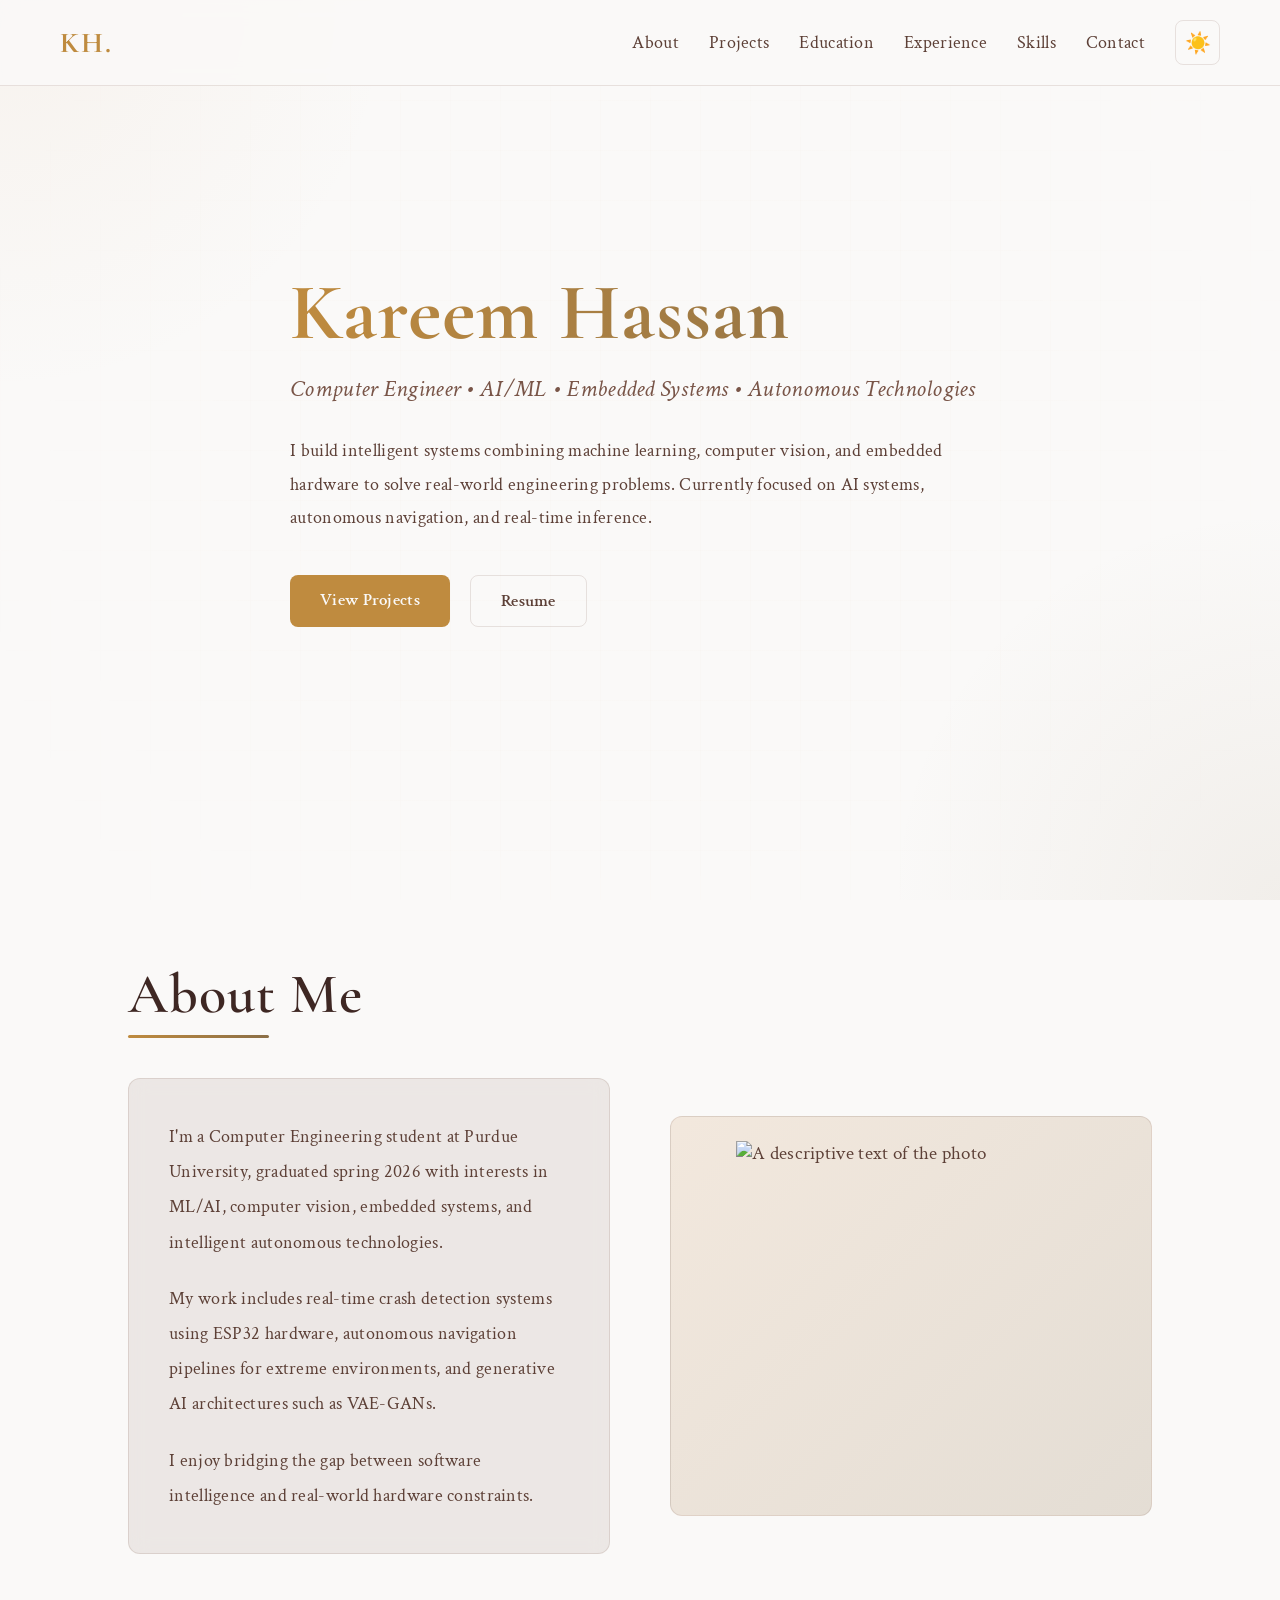
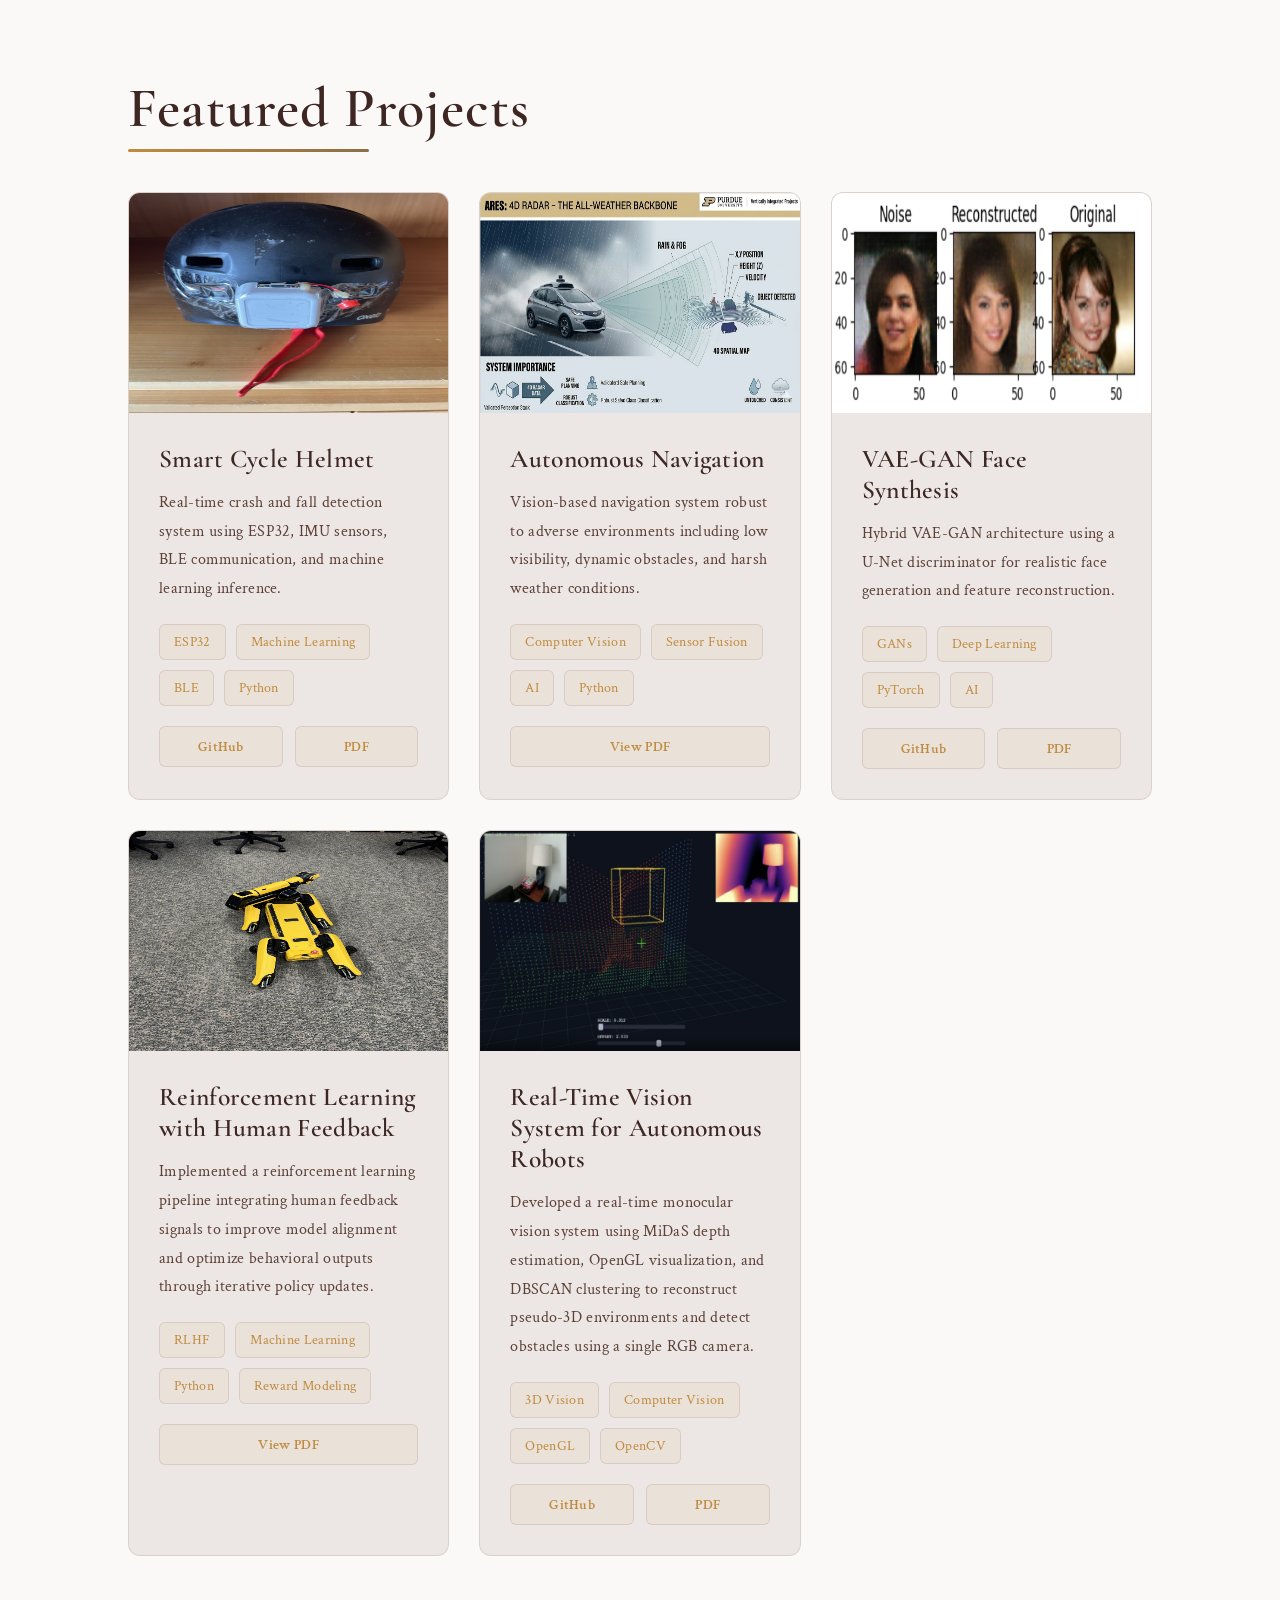
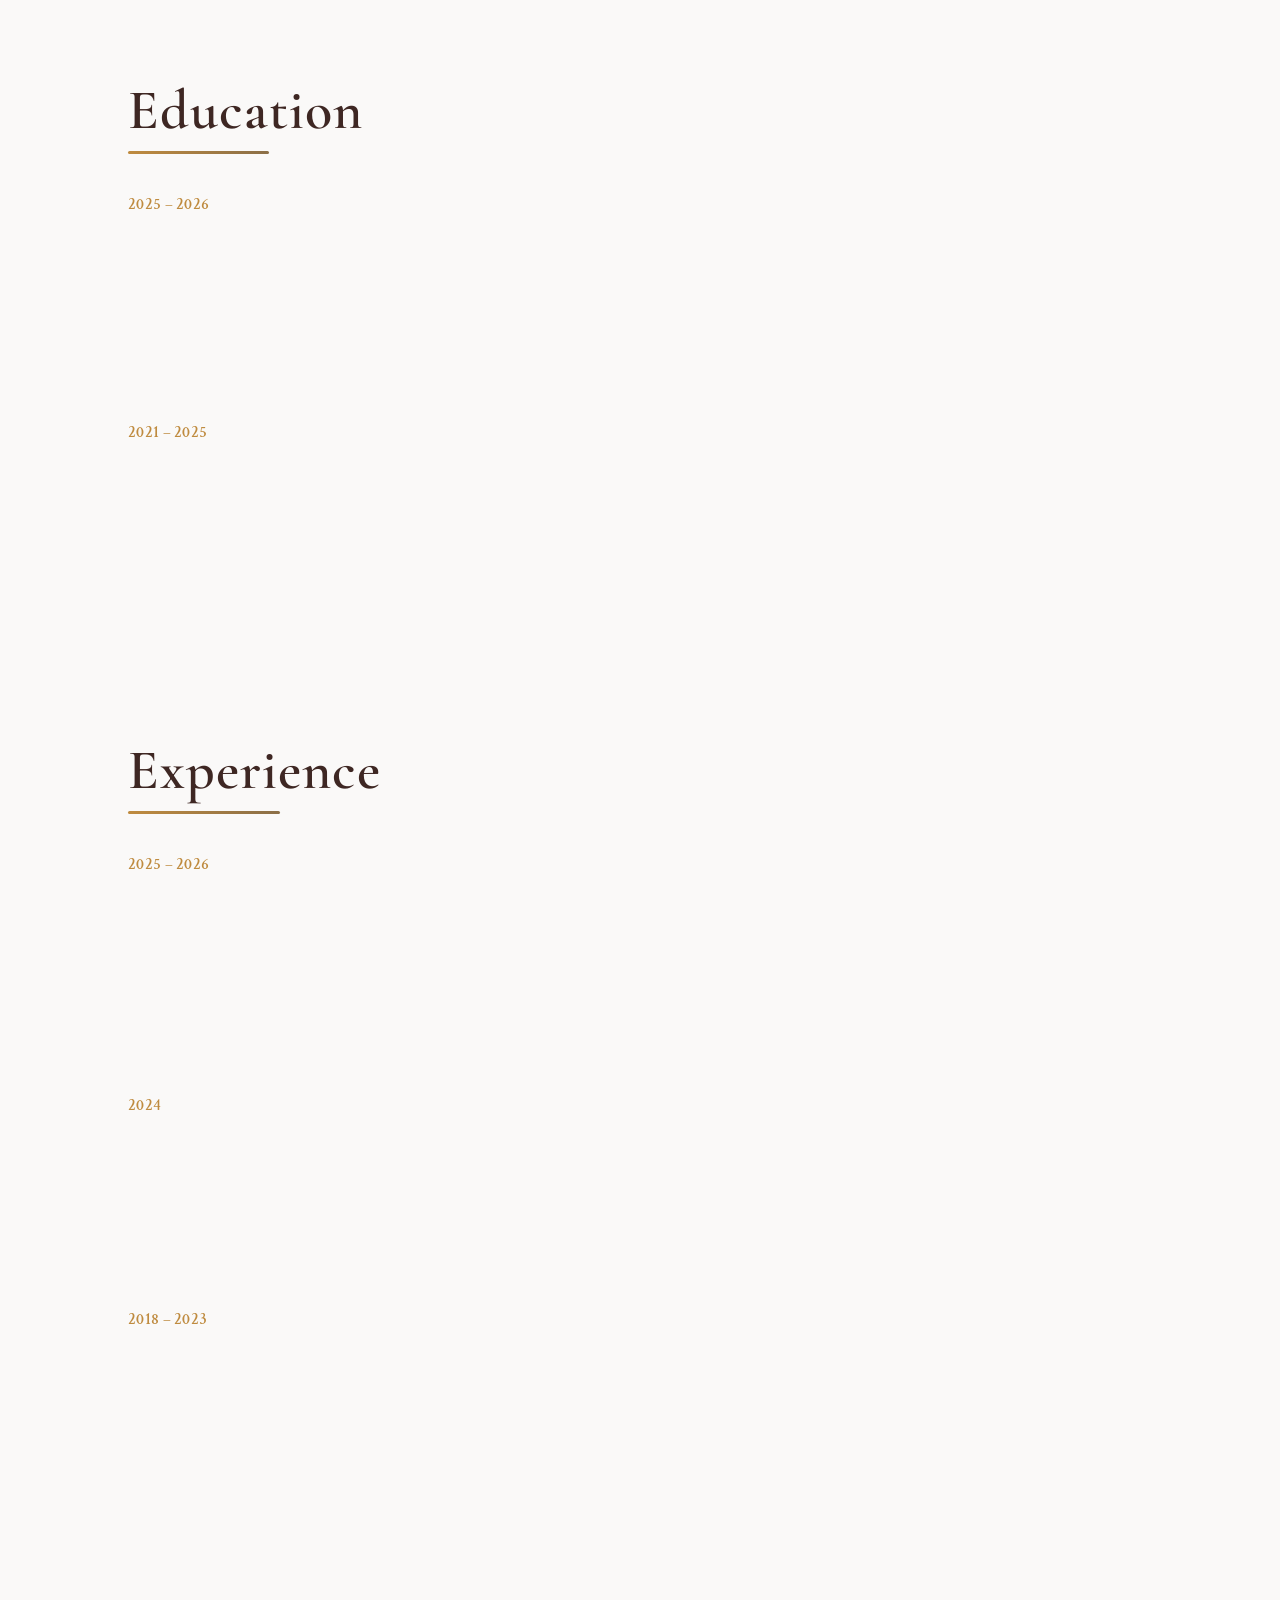
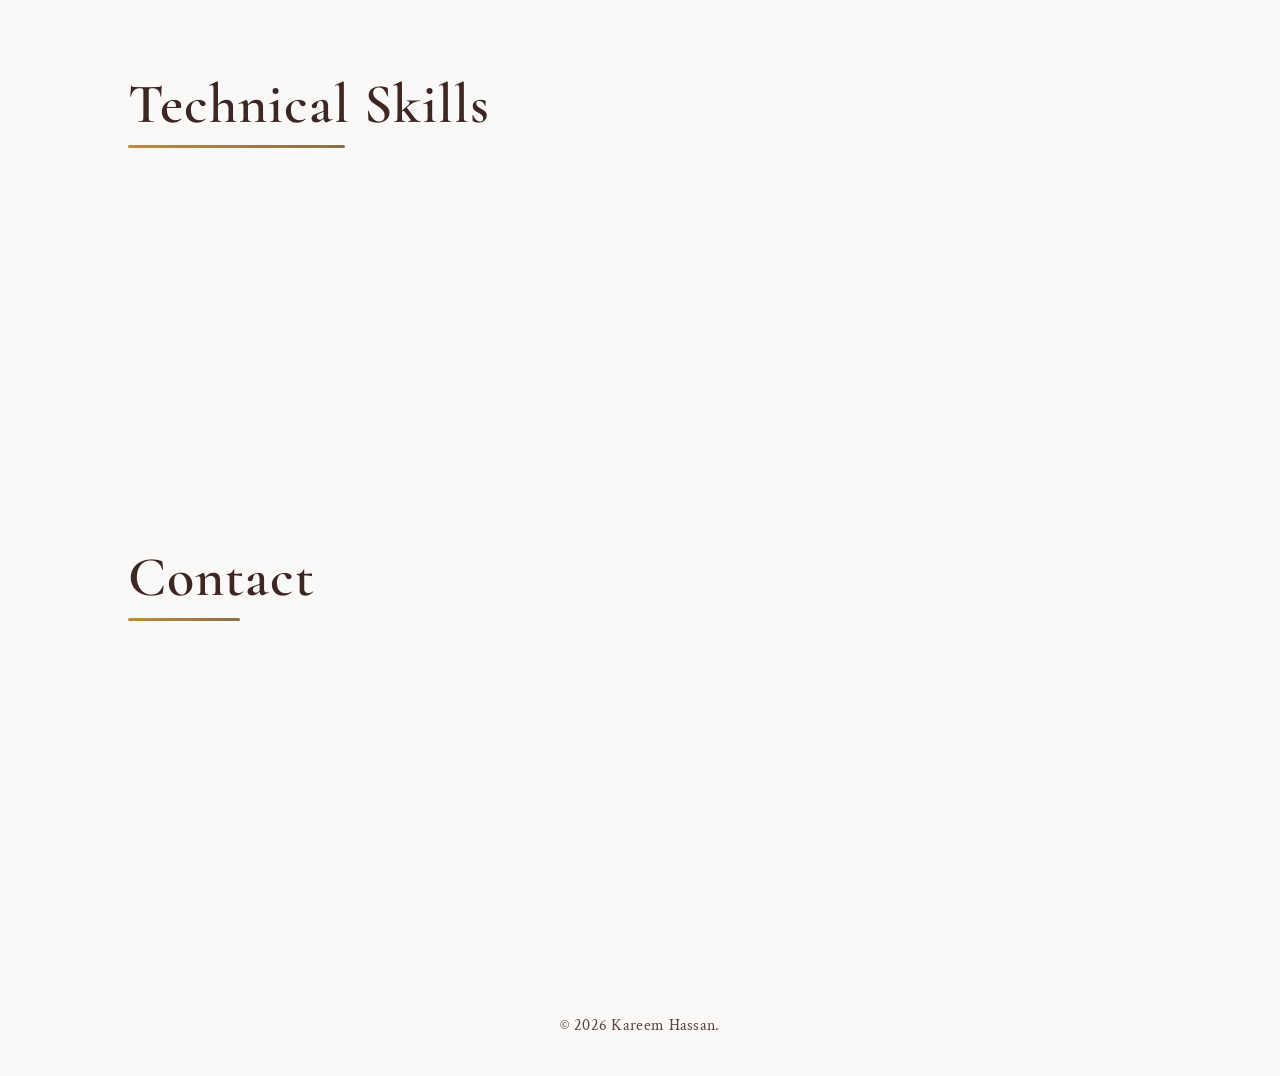
==== Kareem.html @ 34e9e5d1 "Initial portfolio commit" ====
<!DOCTYPE html>
<html lang="en">
<head>
  <meta charset="UTF-8" />
  <meta name="viewport" content="width=device-width, initial-scale=1.0"/>
  <title>Kareem Hassan | Portfolio</title>

  <!-- Fonts -->
  <link rel="preconnect" href="https://fonts.googleapis.com">
  <link rel="preconnect" href="https://fonts.gstatic.com" crossorigin>
  <link href="https://fonts.googleapis.com/css2?family=Cormorant+Garamond:wght@300;400;500;600;700&family=Crimson+Text:ital@0;1&family=Inter:wght@300;400;500;600;700&display=swap" rel="stylesheet">

  <style>
    :root {
      --bg-primary: #2c1810;
      --bg-secondary: rgba(44,24,16,0.7);
      --text-primary: #f5ede0;
      --text-secondary: #d4c4b0;
      --text-muted: #b8a89a;
      --accent: #d4a574;
      --accent-secondary: #8b6f47;
      --card-bg: rgba(121,84,72,0.25);
      --border-color: rgba(212,165,116,0.2);
      --gradient-1: #d4a574;
      --gradient-2: #8b6f47;
    }

    html[data-theme="light"] {
      --bg-primary: #faf9f8;
      --bg-secondary: rgba(250,249,248,0.9);
      --text-primary: #3e2723;
      --text-secondary: #5d4037;
      --text-muted: #795548;
      --accent: #bf8b3f;
      --accent-secondary: #8b6f47;
      --card-bg: rgba(215,204,200,0.4);
      --border-color: rgba(121,84,72,0.15);
      --gradient-1: #d4a574;
      --gradient-2: #8b6f47;
    }

    *{
      margin:0;
      padding:0;
      box-sizing:border-box;
      scroll-behavior:smooth;
    }

    body{
      font-family: 'Crimson Text', 'Cormorant Garamond', serif;
      background: var(--bg-primary);
      color: var(--text-primary);
      overflow-x:hidden;
      transition: background 0.3s ease, color 0.3s ease;
      letter-spacing: 0.3px;
    }

    /* BACKGROUND */

    .background{
      position:fixed;
      width:100%;
      height:100vh;
      top:0;
      left:0;
      z-index:-1;
      background:
      radial-gradient(circle at top left, rgba(212,165,116,0.08), transparent 25%),
      radial-gradient(circle at bottom right, rgba(139,111,71,0.08), transparent 25%),
      var(--bg-primary);
      transition: background 0.3s ease;
    }

    .grid{
      position:absolute;
      width:100%;
      height:100%;
      background-image:
      linear-gradient(rgba(212,165,116,0.02) 1px, transparent 1px),
      linear-gradient(90deg, rgba(212,165,116,0.02) 1px, transparent 1px);
      background-size:50px 50px;
      mask-image: radial-gradient(circle at center, black 40%, transparent 90%);
    }

    /* NAVBAR */

    nav{
      width:100%;
      position:fixed;
      top:0;
      z-index:100;
      backdrop-filter:blur(10px);
      background: var(--bg-secondary);
      border-bottom:1px solid var(--border-color);
      transition: background 0.3s ease, border-color 0.3s ease;
    }

    .nav-container{
      max-width:1200px;
      margin:auto;
      display:flex;
      justify-content:space-between;
      align-items:center;
      padding:20px;
    }

    .logo{
      font-size:1.8rem;
      font-weight:700;
      letter-spacing:2px;
      font-family: 'Cormorant Garamond', serif;
      color: var(--accent);
    }

    .nav-content{
      display:flex;
      align-items:center;
      gap:30px;
    }

    .nav-links{
      display:flex;
      gap:30px;
    }

    .nav-links a{
      text-decoration:none;
      color: var(--text-secondary);
      transition:0.3s;
      font-size:1.1rem;
      font-family: 'Crimson Text', serif;
    }

    .nav-links a:hover{
      color: var(--accent);
    }

    .theme-toggle {
      background: transparent;
      border: 1px solid var(--border-color);
      color: var(--text-secondary);
      width: 45px;
      height: 45px;
      border-radius: 8px;
      cursor: pointer;
      display: flex;
      align-items: center;
      justify-content: center;
      font-size: 1.3rem;
      transition: all 0.3s ease;
    }

    .theme-toggle:hover {
      border-color: var(--accent);
      color: var(--accent);
    }

    /* HERO */

    .hero{
      min-height:100vh;
      display:flex;
      align-items:center;
      justify-content:center;
      padding:0 10%;
    }

    .hero-content{
      max-width:900px;
    }

    .hero h1{
      font-size:5rem;
      line-height:1;
      margin-bottom:20px;
      background:linear-gradient(to right, var(--accent), var(--accent-secondary));
      -webkit-background-clip:text;
      -webkit-text-fill-color:transparent;
      background-clip: text;
      font-family: 'Cormorant Garamond', serif;
      font-weight: 700;
      letter-spacing: 1px;
    }

    .hero h2{
      color: var(--text-muted);
      font-weight:400;
      margin-bottom:30px;
      font-size:1.5rem;
      font-family: 'Crimson Text', serif;
      font-style: italic;
    }

    .hero p{
      color: var(--text-secondary);
      line-height:1.9;
      max-width:700px;
      margin-bottom:40px;
      font-size: 1.1rem;
      font-family: 'Crimson Text', serif;
    }

    .hero-buttons{
      display:flex;
      gap:20px;
    }

    .btn{
      padding:14px 30px;
      border-radius:8px;
      border:none;
      cursor:pointer;
      text-decoration:none;
      transition:0.3s;
      font-weight:600;
      font-family: 'Crimson Text', serif;
      font-size: 1.05rem;
    }

    .primary{
      background: var(--accent);
      color: var(--bg-primary);
    }

    .primary:hover{
      transform:translateY(-3px);
      background: var(--accent-secondary);
    }

    .secondary{
      background:transparent;
      border:1px solid var(--border-color);
      color: var(--text-secondary);
    }

    .secondary:hover{
      background: rgba(212,165,116,0.05);
      border-color: var(--accent);
      color: var(--accent);
    }

    /* SECTION */

    section{
      padding:60px 10%;
    }

    .section-title{
      font-size:3.5rem;
      margin-bottom:50px;
      position:relative;
      display:inline-block;
      color: var(--text-primary);
      font-family: 'Cormorant Garamond', serif;
      font-weight: 600;
      letter-spacing: 1px;
    }

    .section-title::after{
      content:"";
      width:60%;
      height:3px;
      background: linear-gradient(to right, var(--accent), var(--accent-secondary));
      position:absolute;
      bottom:-10px;
      left:0;
      border-radius:10px;
    }

    /* ABOUT */

    .about{
      display:grid;
      grid-template-columns:1fr 1fr;
      gap:60px;
      align-items:center;
    }

    .about-card{
      background: var(--card-bg);
      padding:40px;
      border-radius:12px;
      border:1px solid var(--border-color);
      backdrop-filter:blur(10px);
      transition: all 0.3s ease;
    }

    .about-card p{
      line-height:2;
      color: var(--text-secondary);
      font-family: 'Crimson Text', serif;
      font-size: 1.1rem;
    }

    .profile-placeholder{
      width:100%;
      height:400px;
      border-radius:12px;
      background:linear-gradient(135deg, rgba(212,165,116,0.2), rgba(139,111,71,0.2));
      border:1px solid var(--border-color);
      display:flex;
      align-items:center;
      justify-content:center;
      color: var(--text-secondary);
      font-size:1.2rem;
    }

    /* PROJECTS */

    .projects-grid{
      display:grid;
      grid-template-columns:repeat(auto-fit,minmax(320px,1fr));
      gap:30px;
    }

    .project-card{
      background: var(--card-bg);
      border-radius:12px;
      overflow:hidden;
      transition:all 0.4s ease;
      border:1px solid var(--border-color);
      cursor: pointer;
      position: relative;
      display: flex;
      flex-direction: column;
    }

    .project-card:hover{
      transform:translateY(-10px);
      border-color: var(--accent);
      box-shadow:0 20px 50px rgba(212,165,116,0.08);
    }

    .project-image{
      height:220px;
      background:linear-gradient(135deg, rgba(212,165,116,0.2), rgba(139,111,71,0.2));
      display:flex;
      align-items:center;
      justify-content:center;
      color: var(--text-secondary);
      transition: all 0.3s ease;
      font-family: 'Crimson Text', serif;
      font-size: 1.15rem;
      position: relative;
      overflow: hidden;
    }

    .project-image::after{
      content: '🔗';
      position: absolute;
      font-size: 3rem;
      opacity: 0;
      transition: all 0.3s ease;
      transform: scale(0.8);
    }

    .project-card:hover .project-image{
      background: linear-gradient(135deg, rgba(212,165,116,0.4), rgba(139,111,71,0.4));
    }

    .project-card:hover .project-image::after{
      opacity: 1;
      transform: scale(1);
    }

    .project-content{
      padding:30px;
      flex: 1;
      display: flex;
      flex-direction: column;
    }

    .project-content h3{
      margin-bottom:15px;
      font-size:1.6rem;
      color: var(--text-primary);
      font-family: 'Cormorant Garamond', serif;
      font-weight: 600;
    }

    .project-content p{
      color: var(--text-secondary);
      line-height:1.8;
      margin-bottom:20px;
      font-family: 'Crimson Text', serif;
      font-size: 1rem;
    }

    .tags{
      display:flex;
      flex-wrap:wrap;
      gap:10px;
    }

    .tag{
      background: rgba(212,165,116,0.1);
      color: var(--accent);
      padding:8px 14px;
      border-radius:6px;
      font-size:0.85rem;
      border: 1px solid var(--border-color);
      font-family: 'Crimson Text', serif;
    }

    .project-links{
      display: flex;
      gap: 12px;
      margin-top: auto;
      margin-top: 20px;
    }

    .project-link-btn{
      flex: 1;
      padding: 10px 16px;
      border-radius: 6px;
      border: 1px solid var(--border-color);
      background: rgba(212,165,116,0.1);
      color: var(--accent);
      text-decoration: none;
      font-size: 0.9rem;
      font-family: 'Crimson Text', serif;
      font-weight: 600;
      cursor: pointer;
      transition: all 0.3s ease;
      display: flex;
      align-items: center;
      justify-content: center;
      gap: 6px;
    }

    .project-link-btn:hover{
      background: var(--accent);
      color: var(--bg-primary);
      border-color: var(--accent);
      transform: translateY(-2px);
    }

    .project-link-btn.github:hover{
      background: #333;
      color: #fff;
      border-color: #555;
    }

    .project-link-btn.pdf:hover{
      background: #d32f2f;
      color: #fff;
      border-color: #a02020;
    }

    /* SKILLS */

    .skills{
      display:flex;
      flex-wrap:wrap;
      gap:20px;
    }

    .skill-card{
      background: var(--card-bg);
      padding:20px 30px;
      border-radius:8px;
      border:1px solid var(--border-color);
      transition:all 0.3s ease;
      color: var(--text-primary);
      font-family: 'Crimson Text', serif;
      font-size: 1.1rem;
    }

    .skill-card:hover{
      transform:translateY(-5px);
      border-color: var(--accent);
    }

    /* CONTACT */

    .contact-box{
      max-width:700px;
      background: var(--card-bg);
      padding:50px;
      border-radius:12px;
      border:1px solid var(--border-color);
      transition: all 0.3s ease;
    }

    .contact-box p{
      color: var(--text-secondary);
      line-height:2;
      margin-bottom:30px;
      font-family: 'Crimson Text', serif;
      font-size: 1.1rem;
    }

    /* EDUCATION & EXPERIENCE */

    .timeline-item {
      display: grid;
      grid-template-columns: 120px 1fr;
      gap: 30px;
      margin-bottom: 40px;
      align-items: start;
    }

    .timeline-date {
      color: var(--accent);
      font-weight: 600;
      font-family: 'Crimson Text', serif;
      font-size: 1rem;
    }

    .timeline-content {
      background: var(--card-bg);
      padding: 25px;
      border-radius: 8px;
      border: 1px solid var(--border-color);
      transition: all 0.3s ease;
    }

    .timeline-content:hover {
      border-color: var(--accent);
    }

    .timeline-content h3 {
      color: var(--text-primary);
      font-family: 'Cormorant Garamond', serif;
      font-size: 1.4rem;
      margin-bottom: 8px;
    }

    .timeline-content .role {
      color: var(--text-muted);
      font-family: 'Crimson Text', serif;
      font-style: italic;
      margin-bottom: 12px;
    }

    .timeline-content p {
      color: var(--text-secondary);
      line-height: 1.7;
      font-family: 'Crimson Text', serif;
      font-size: 0.95rem;
      margin-bottom: 8px;
    }

    .bullet-list {
      margin-left: 20px;
      margin-top: 12px;
    }

    .bullet-list li {
      color: var(--text-secondary);
      margin-bottom: 8px;
      font-family: 'Crimson Text', serif;
      font-size: 0.95rem;
    }

    /* BACK TO TOP */

    .back-to-top {
      position: fixed;
      bottom: 30px;
      right: 30px;
      width: 50px;
      height: 50px;
      background: var(--accent);
      color: var(--bg-primary);
      border: none;
      border-radius: 8px;
      cursor: pointer;
      font-size: 1.5rem;
      display: none;
      align-items: center;
      justify-content: center;
      z-index: 99;
      transition: all 0.3s ease;
      box-shadow: 0 4px 12px rgba(212, 165, 116, 0.2);
    }

    .back-to-top:hover {
      transform: translateY(-3px);
      box-shadow: 0 6px 16px rgba(212, 165, 116, 0.3);
    }

    .back-to-top.show {
      display: flex;
    }

    footer{
      padding:40px;
      text-align:center;
      color: var(--text-secondary);
      transition: color 0.3s ease;
      font-family: 'Crimson Text', serif;
    }

    /* RESPONSIVE */

    @media(max-width:900px){

      .hero h1{
        font-size:3rem;
      }

      .about{
        grid-template-columns:1fr;
      }

      .nav-links{
        display:none;
      }

      .nav-content{
        gap:15px;
      }

      .timeline-item {
        grid-template-columns: 1fr;
        gap: 10px;
      }

      .timeline-date {
        font-size: 0.9rem;
      }

      section {
        padding: 40px 5%;
      }
    }
  </style>
</head>

<body>

  <div class="background">
    <div class="grid"></div>
  </div>

  <!-- NAVBAR -->

  <nav>
    <div class="nav-container">
      <div class="logo">KH.</div>

      <div class="nav-content">
        <div class="nav-links">
          <a href="#about">About</a>
          <a href="#projects">Projects</a>
          <a href="#education">Education</a>
          <a href="#experience">Experience</a>
          <a href="#skills">Skills</a>
          <a href="#contact">Contact</a>
        </div>
        <button class="theme-toggle" id="themeToggle" aria-label="Toggle dark/light mode">
          🌙
        </button>
      </div>
    </div>
  </nav>

  <!-- HERO -->

  <section class="hero">

    <div class="hero-content">

      <h1>Kareem Hassan</h1>

      <h2>
        Computer Engineer • AI/ML • Embedded Systems • Autonomous Technologies
      </h2>

      <p>
        I build intelligent systems combining machine learning, computer vision,
        and embedded hardware to solve real-world engineering problems.
        Currently focused on AI systems, autonomous navigation, and real-time inference.
      </p>

      <div class="hero-buttons">
        <a href="#projects" class="btn primary">View Projects</a>
        <a href="pdfs\Kareem_CV__pro___wo_exp_ (4).pdf" download="My_Resume.pdf" class="btn secondary">Resume</a>
      </div>

    </div>

  </section>

  <!-- ABOUT -->

  <section id="about">

    <h2 class="section-title">About Me</h2>

    <div class="about">

      <div class="about-card">

        <p>
          I'm a Computer Engineering student at Purdue University, graduated spring 2026 with interests
          in ML/AI, computer vision, embedded systems, and intelligent
          autonomous technologies.
        </p>

        <br>

        <p>
          My work includes real-time crash detection systems using ESP32 hardware,
          autonomous navigation pipelines for extreme environments,
          and generative AI architectures such as VAE-GANs.
        </p>

        <br>

        <p>
          I enjoy bridging the gap between software intelligence and real-world hardware constraints.
        </p>

      </div>

      <div class="profile-placeholder">
        <img src="C:\Users\LENOVO\OneDrive\Pictures\ME\Prof-Headshots\hassa112@purdue.edu-88a70198\hassa112@purdue.edu-0.jpg" width="350" height="350" border-radius="50%" alt="A descriptive text of the photo">
      </div>

    </div>

  </section>

  <!-- PROJECTS -->

  <section id="projects">

    <h2 class="section-title">Featured Projects</h2>

    <div class="projects-grid">

      <!-- PROJECT 1 -->

      <div class="project-card">

        <div class="project-image">
          <img src="images/helmet.jpg" width="100%" height="100%" alt="Smart Helmet">
        </div>

        <div class="project-content">

          <h3>Smart Cycle Helmet</h3>

          <p>
            Real-time crash and fall detection system using ESP32, IMU sensors,
            BLE communication, and machine learning inference.
          </p>

          <div class="tags">
            <div class="tag">ESP32</div>
            <div class="tag">Machine Learning</div>
            <div class="tag">BLE</div>
            <div class="tag">Python</div>
          </div>

          <div class="project-links">
            <a href="https://github.com/aathira-hegde/Smart_Cycle_Helmet.git" target="_blank" class="project-link-btn github">GitHub</a>
            <a href="pdfs/Smart Cycle Helmet - An Embedded System for Enhanced Rider Safety_FinalReport.pdf" target="_blank" class="project-link-btn pdf">PDF</a>
          </div>

        </div>

      </div>

      <!-- PROJECT 2 -->

      <div class="project-card">

        <div class="project-image">
          <img src="images/Gemini_Generated_Image_.png" width="100%" height="100%" alt="Autonomous Navigation">
        </div>

        <div class="project-content">

          <h3>Autonomous Navigation</h3>

          <p>
            Vision-based navigation system robust to adverse environments
            including low visibility, dynamic obstacles, and harsh weather conditions.
          </p>

          <div class="tags">
            <div class="tag">Computer Vision</div>
            <div class="tag">Sensor Fusion</div>
            <div class="tag">AI</div>
            <div class="tag">Python</div>
          </div>

          <div class="project-links">
            <a href="pdfs/FINAL REPORT.pdf" target="_blank" class="project-link-btn pdf" style="flex: 1;">View PDF</a>
          </div>

        </div>

      </div>

      <!-- PROJECT 3 -->

      <div class="project-card">

        <div class="project-image">
          <img src="images/Gan.png" width="100%" height="100%" alt="VAE-GAN Face Synthesis">
        </div>

        <div class="project-content">

          <h3>VAE-GAN Face Synthesis</h3>

          <p>
            Hybrid VAE-GAN architecture using a U-Net discriminator
            for realistic face generation and feature reconstruction.
          </p>

          <div class="tags">
            <div class="tag">GANs</div>
            <div class="tag">Deep Learning</div>
            <div class="tag">PyTorch</div>
            <div class="tag">AI</div>
          </div>

          <div class="project-links">
            <a href="https://github.com/KareeHassa/Final-Project-AI.git" target="_blank" class="project-link-btn github">GitHub</a>
            <a href="pdfs/U_Net_Discriminator_Report.pdf" target="_blank" class="project-link-btn pdf">PDF</a>
          </div>

        </div>

      </div>

    

          <!-- PROJECT 4 -->

      <div class="project-card">

        <div class="project-image">
          <img src="images/RLHF.jpg" width="100%" height="100%" alt="Reinforcement Learning with Human Feedback">
        </div>

        <div class="project-content">

          <h3>Reinforcement Learning with Human Feedback</h3>

          <p>
            Implemented a reinforcement learning pipeline integrating
            human feedback signals to improve model alignment and
            optimize behavioral outputs through iterative policy updates.
          </p>

          <div class="tags">
            <div class="tag">RLHF</div>
            <div class="tag">Machine Learning</div>
            <div class="tag">Python</div>
            <div class="tag">Reward Modeling</div>
          </div>

          <div class="project-links">
            <a href="pdfs/ECE595_Proposal (2).pdf" target="_blank" class="project-link-btn pdf" style="flex: 1;">View PDF</a>
          </div>

        </div>

      </div>

    
          <!-- PROJECT 5 -->

      <div class="project-card">

        <div class="project-image">
          <img src="images/comp_graph.png" width="100%" height="100%" alt="Real-Time Vision System for Autonomous Robots">
        </div>

        <div class="project-content">

          <h3>Real-Time Vision System for Autonomous Robots</h3>

          <p>
            Developed a real-time monocular vision system using MiDaS depth estimation,
            OpenGL visualization, and DBSCAN clustering to reconstruct pseudo-3D environments
            and detect obstacles using a single RGB camera.
          </p>

          <div class="tags">
            <div class="tag">3D Vision</div>
            <div class="tag">Computer Vision</div>
            <div class="tag">OpenGL</div>
            <div class="tag">OpenCV</div>
          </div>

          <div class="project-links">
            <a href="https://github.com/Murad777-phy/Graphics-Project.git" target="_blank" class="project-link-btn github">GitHub</a>
            <a href="pdfs/Cs_334_finalRep.pdf" target="_blank" class="project-link-btn pdf">PDF</a>
          </div>

        </div>

      </div>  
    </div>    
  </section>

  <!-- EDUCATION -->

  <section id="education">

    <h2 class="section-title">Education</h2>

    <div class="timeline-item">
      <div class="timeline-date">2025 – 2026</div>
      <div class="timeline-content">
        <h3>Purdue University</h3>
        <div class="role">B.S. in Computer Engineering (Senior) | GPA: 3.89</div>
        <p><strong>Concentrations:</strong> Artificial Intelligence & Machine Learning, Computer Systems</p>
        <p><strong>Location:</strong> United States</p>
      </div>
    </div>

    <div class="timeline-item">
      <div class="timeline-date">2021 – 2025</div>
      <div class="timeline-content">
        <h3>Egypt University of Informatics</h3>
        <div class="role">B.S. in Computer Engineering | GPA: 3.54</div>
        <p><strong>Location:</strong> Egypt</p>
      </div>
    </div>

  </section>

  <!-- EXPERIENCE -->

  <section id="experience">

    <h2 class="section-title">Experience</h2>

    <div class="timeline-item">
      <div class="timeline-date">2025 – 2026</div>
      <div class="timeline-content">
        <h3>Chick-fil-A</h3>
        <div class="role">Team Member | West Lafayette, IN</div>
        <ul class="bullet-list">
          <li>Delivered high-volume customer service in a fast-paced environment while maintaining accuracy and efficiency.</li>
          <li>Collaborated with team members to optimize workflow and reduce service time during peak hours.</li>
          <li>Developed strong leadership, communication, teamwork, and problem-solving skills in real-time operational settings.</li>
        </ul>
      </div>
    </div>

    <div class="timeline-item">
      <div class="timeline-date">2024</div>
      <div class="timeline-content">
        <h3>Orascom Construction</h3>
        <div class="role">Intern – Engineering & IT Department | Egypt</div>
        <ul class="bullet-list">
          <li>Assisted IT team with system maintenance, troubleshooting, and network reliability.</li>
          <li>Gained exposure to large-scale construction operations and IT integration in field environments.</li>
        </ul>
      </div>
    </div>

    <div class="timeline-item">
      <div class="timeline-date">2018 – 2023</div>
      <div class="timeline-content">
        <h3>Teaching Assistant</h3>
        <div class="role">Mathematics & Chemistry | Pre-College & College Level | Egypt</div>
        <ul class="bullet-list">
          <li>Tutored students in mathematics and chemistry, improving average test performance by 15%.</li>
          <li>Designed problem sets and mock exams to reinforce conceptual understanding.</li>
          <li>Built leadership and communication skills through one-on-one and group mentoring.</li>
        </ul>
      </div>
    </div>

  </section>

  <!-- SKILLS -->

  <section id="skills">

    <h2 class="section-title">Technical Skills</h2>

    <div class="skills">

      <div class="skill-card">Python</div>
      <div class="skill-card">C / C++</div>
      <div class="skill-card">Machine Learning</div>
      <div class="skill-card">Computer Vision</div>
      <div class="skill-card">Embedded Systems</div>
      <div class="skill-card">ESP32</div>
      <div class="skill-card">Sensor Fusion</div>
      <div class="skill-card">Deep Learning</div>
      <div class="skill-card">SQL</div>
      <div class="skill-card">Git</div>
      <div class="skill-card">Jupyter</div>
      <div class="skill-card">Real-Time Systems</div>

    </div>

  </section>

  <!-- CONTACT -->

  <section id="contact">

    <h2 class="section-title">Contact</h2>

    <div class="contact-box">

      <p>
        Interested in collaborating, research opportunities,
        AI systems, or embedded engineering projects?
        Feel free to reach out.
      </p>

      <div class="hero-buttons">
        <a href="mailto:hassa112@purdue.edu" class="btn primary">
          Email Me
        </a>

        <a href="https://github.com/KareeHassa" class="btn secondary">
          GitHub
        </a>
      </div>

    </div>

  </section>

  <!-- FOOTER -->

  <footer>
    © 2026 Kareem Hassan.
  </footer>

  <!-- BACK TO TOP BUTTON -->

  <button class="back-to-top" id="backToTop" aria-label="Back to top">
    ↑
  </button>

  <!-- JAVASCRIPT -->

  <script>

    // BACK TO TOP BUTTON

    const backToTopButton = document.getElementById('backToTop');

    window.addEventListener('scroll', () => {
      if (window.pageYOffset > 300) {
        backToTopButton.classList.add('show');
      } else {
        backToTopButton.classList.remove('show');
      }
    });

    backToTopButton.addEventListener('click', () => {
      window.scrollTo({ top: 0, behavior: 'smooth' });
    });

    // THEME TOGGLE

    const themeToggle = document.getElementById('themeToggle');
    const html = document.documentElement;
    const prefersDark = window.matchMedia('(prefers-color-scheme: dark)');

    // Check for saved theme preference or default to dark mode
    const currentTheme = localStorage.getItem('theme') || (prefersDark.matches ? 'dark' : 'light');

    // Set initial theme
    if (currentTheme === 'light') {
      html.setAttribute('data-theme', 'light');
      themeToggle.textContent = '☀️';
    } else {
      html.removeAttribute('data-theme');
      themeToggle.textContent = '🌙';
    }

    // Toggle theme on button click
    themeToggle.addEventListener('click', () => {
      const theme = html.getAttribute('data-theme');
      
      if (theme === 'light') {
        html.removeAttribute('data-theme');
        localStorage.setItem('theme', 'dark');
        themeToggle.textContent = '🌙';
      } else {
        html.setAttribute('data-theme', 'light');
        localStorage.setItem('theme', 'light');
        themeToggle.textContent = '☀️';
      }
    });

    // SIMPLE SCROLL ANIMATION

    const cards = document.querySelectorAll(
      '.project-card, .about-card, .skill-card, .contact-box, .timeline-content'
    );

    const observer = new IntersectionObserver(entries => {

      entries.forEach(entry => {

        if(entry.isIntersecting){

          entry.target.style.opacity = 1;
          entry.target.style.transform = "translateY(0px)";
        }

      });

    });

    cards.forEach(card => {

      card.style.opacity = 0;
      card.style.transform = "translateY(40px)";
      card.style.transition = "all 0.8s ease";

      observer.observe(card);

    });

  </script>

</body>
</html>
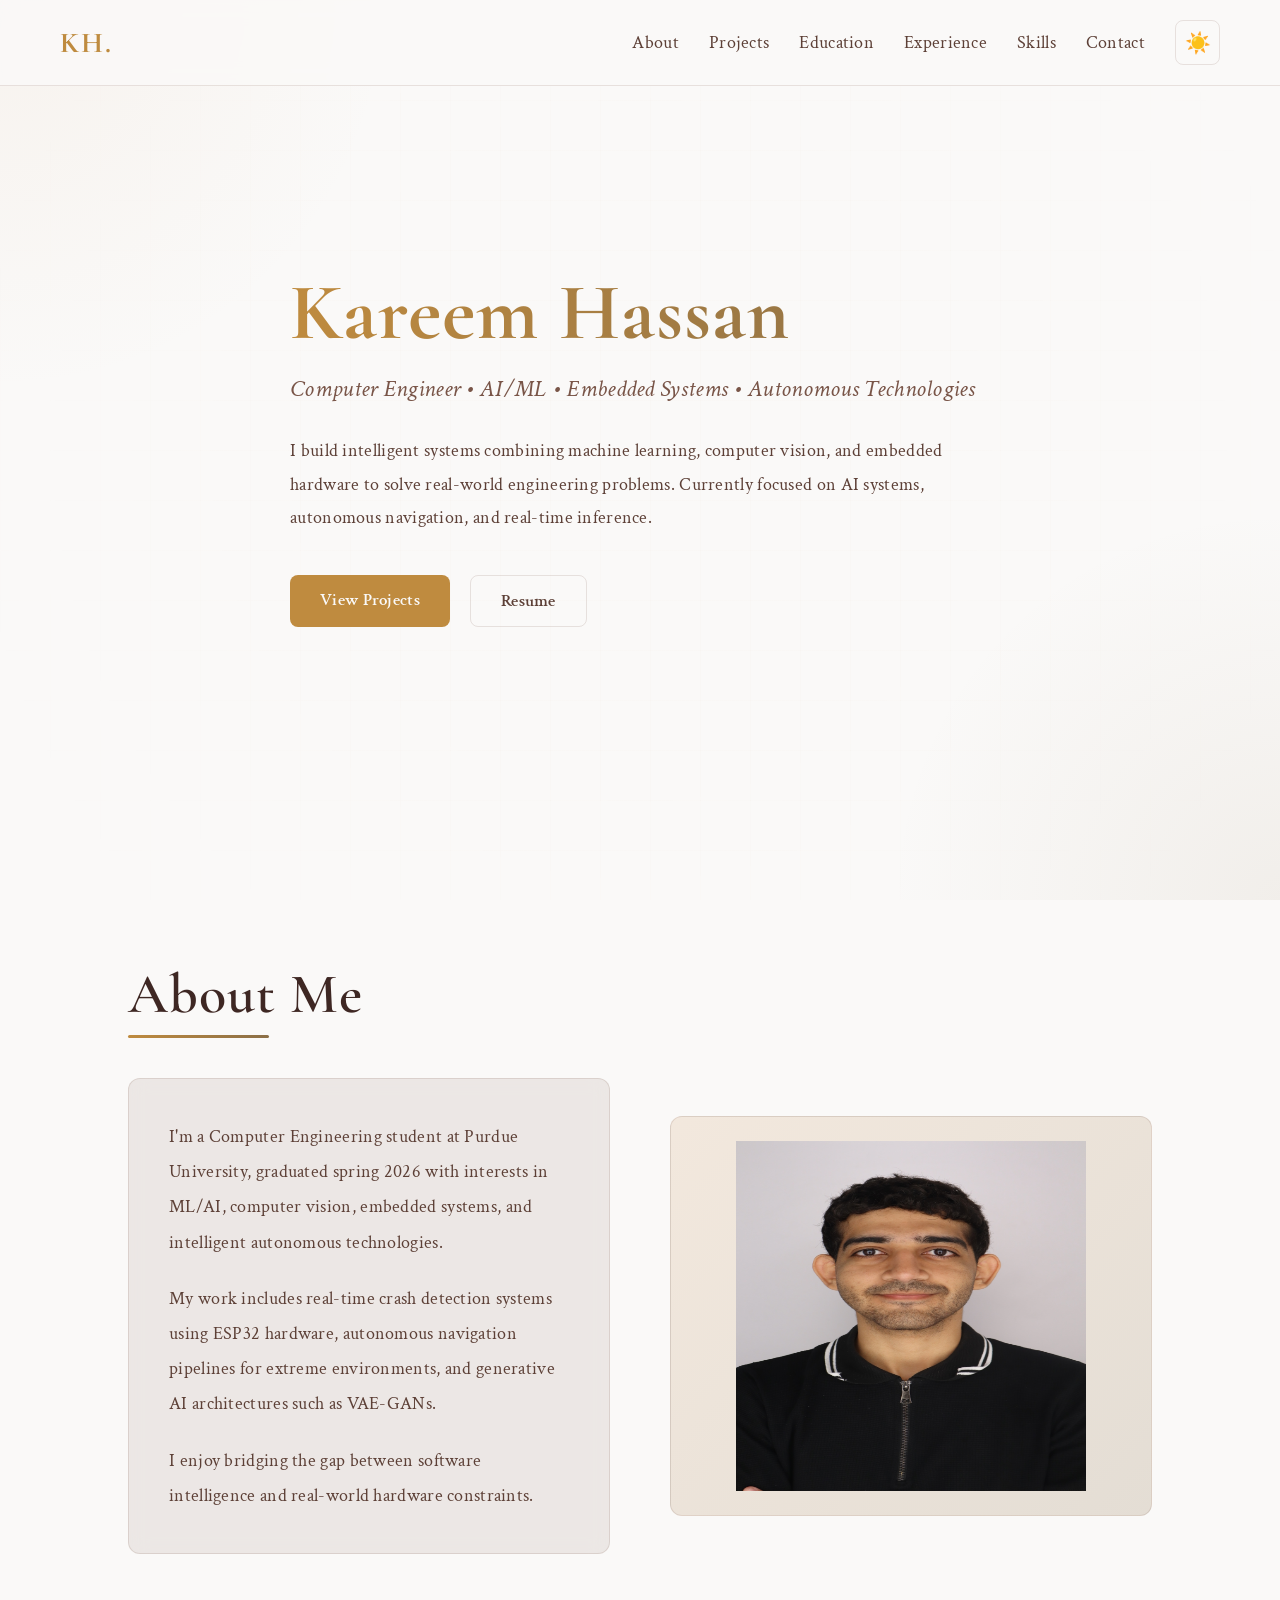
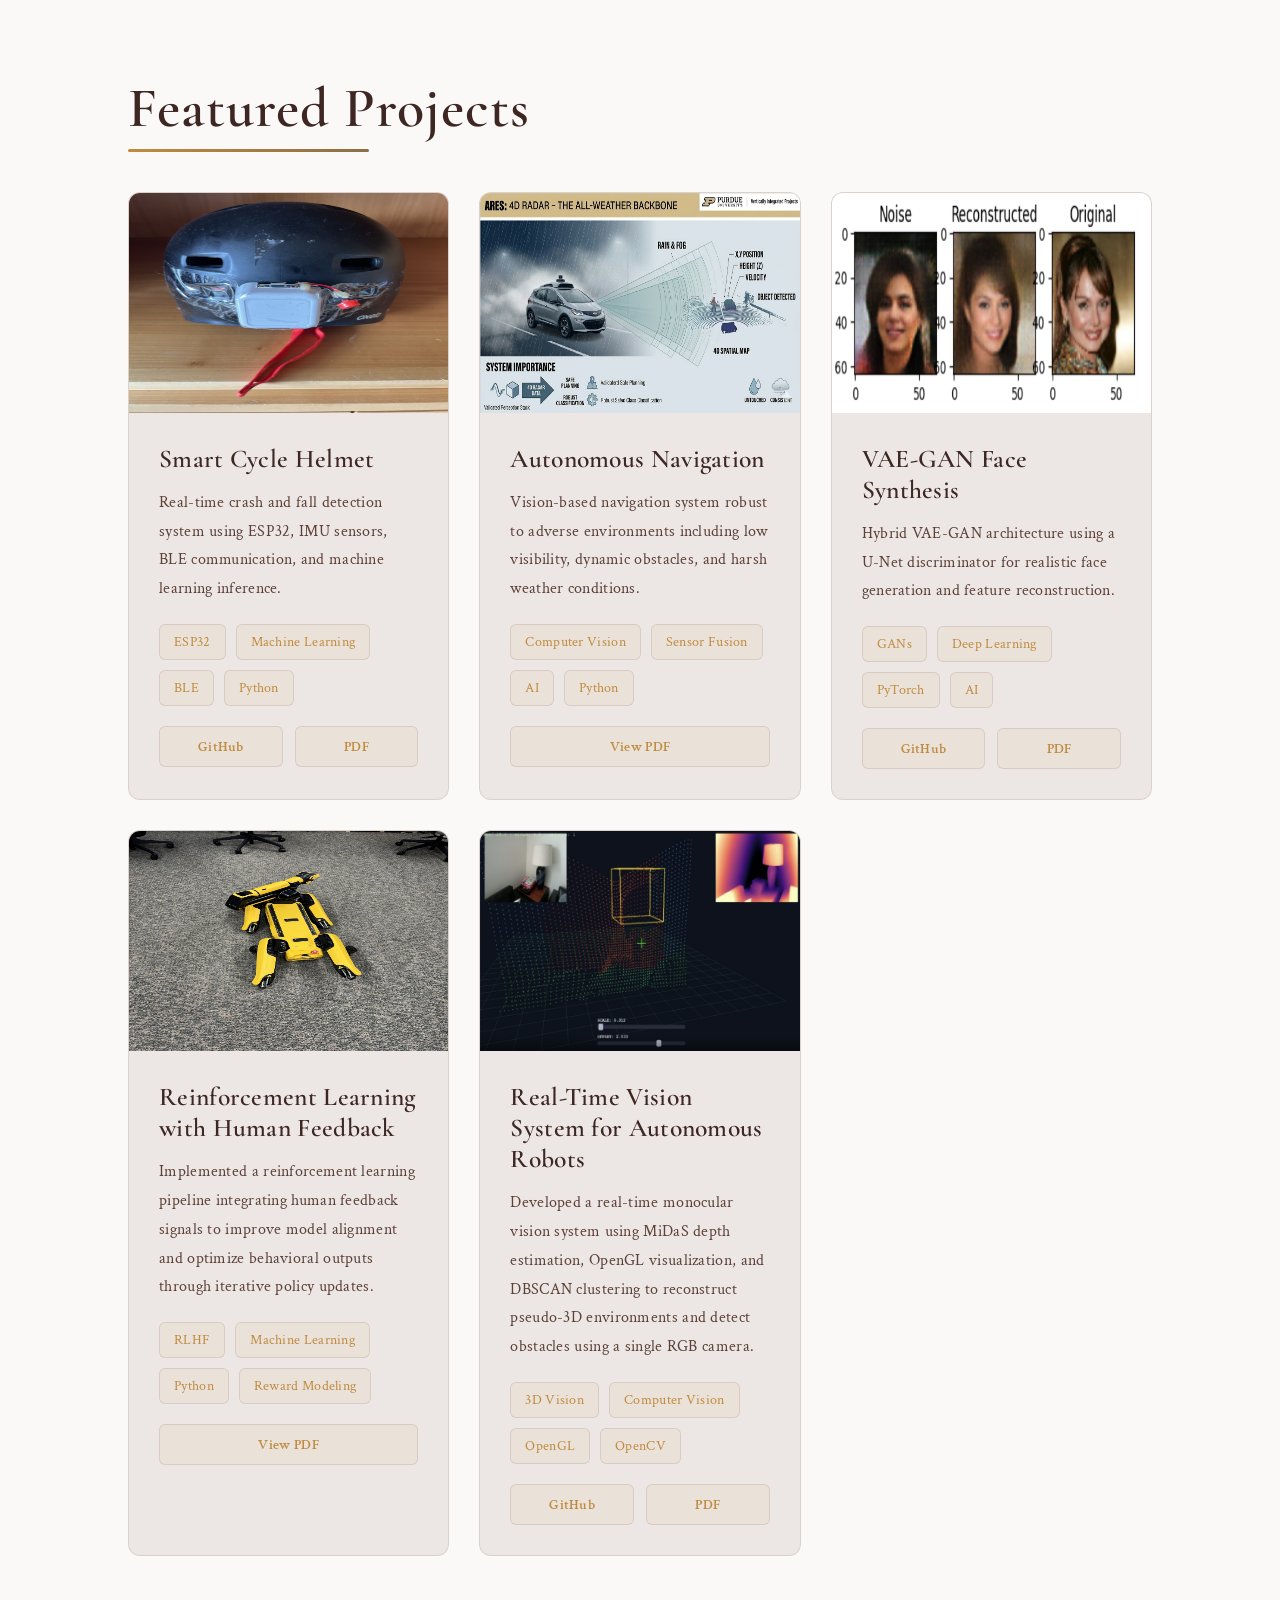
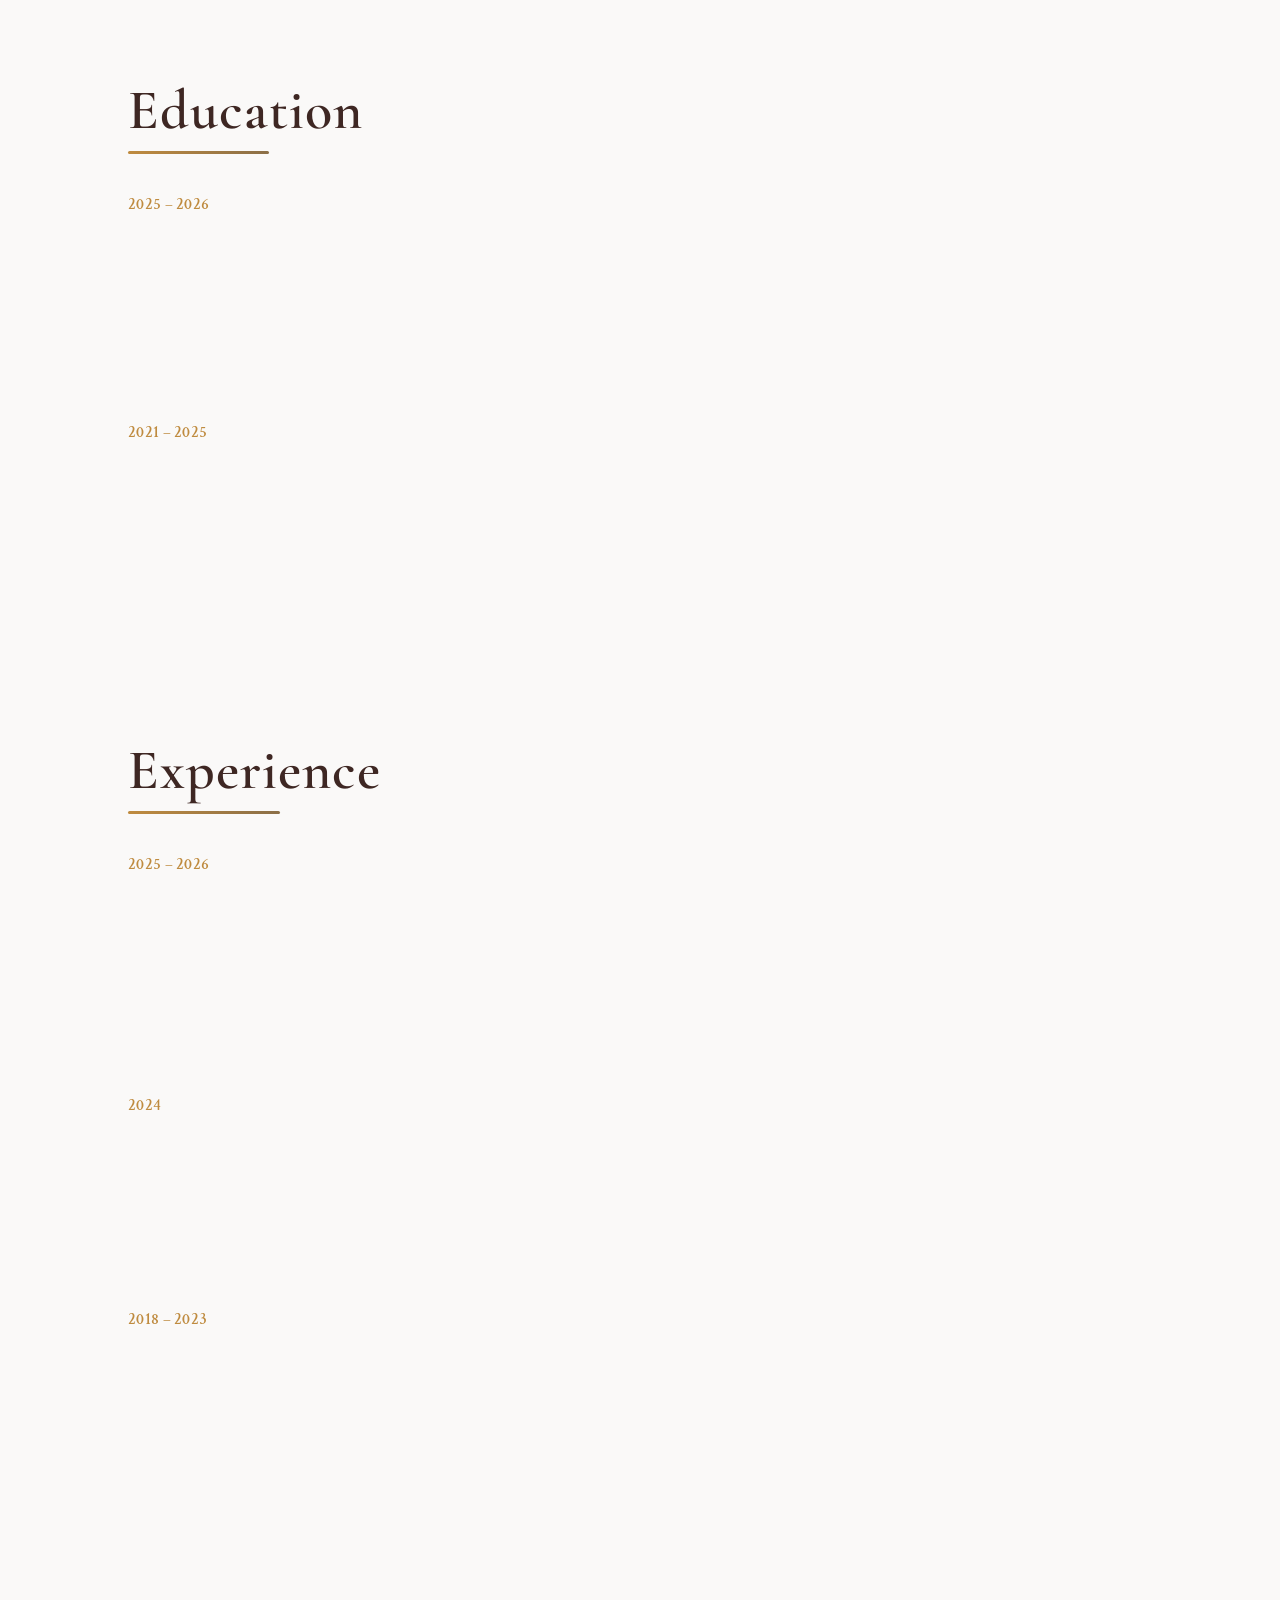
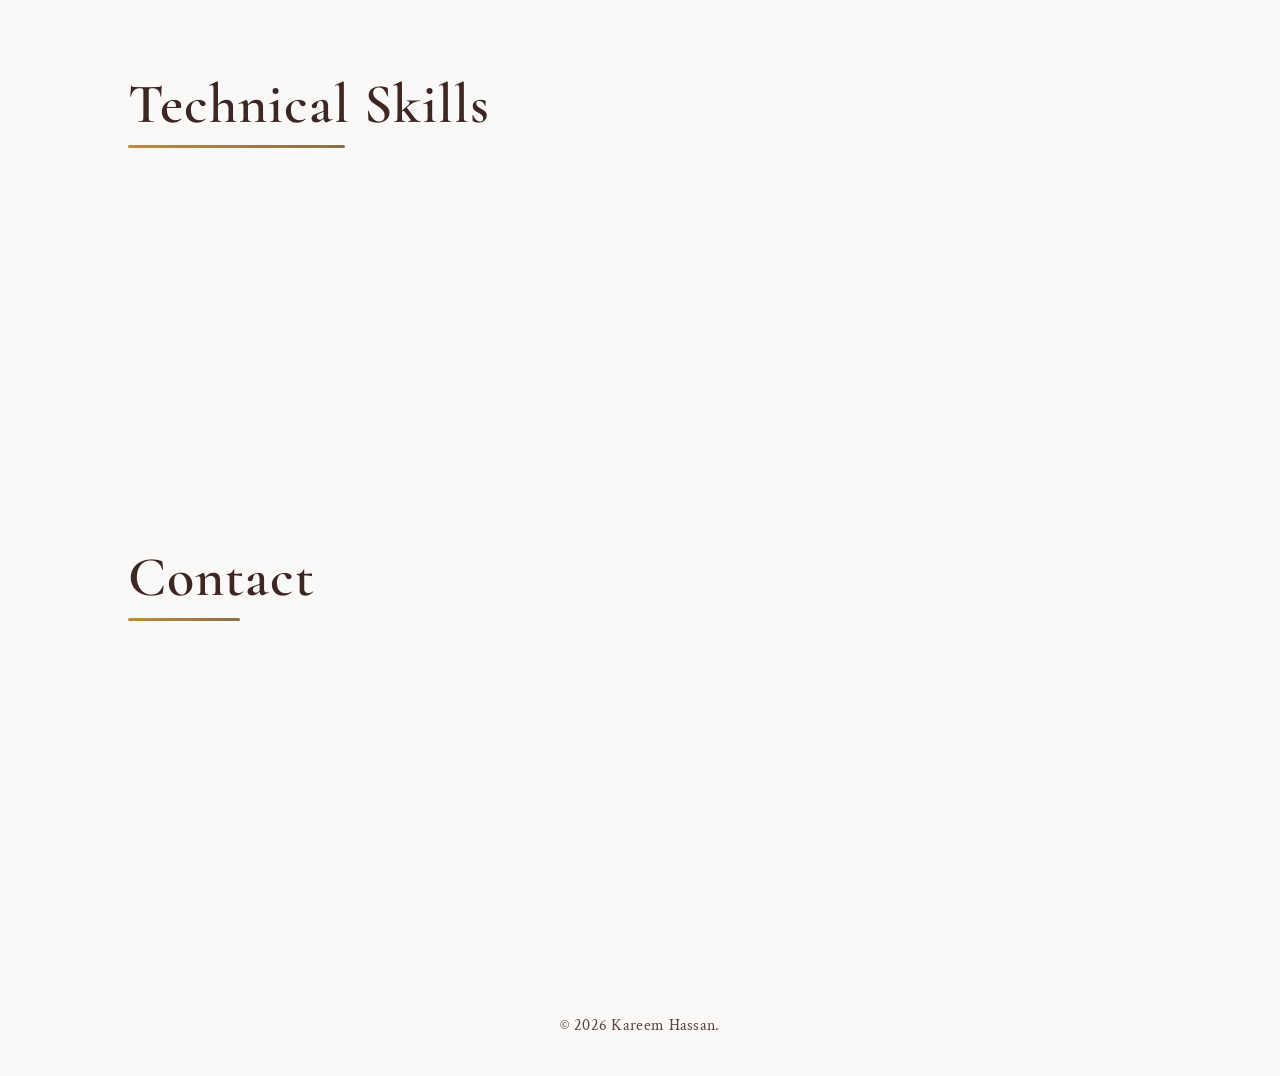
==== commit 72028c6d: "Update portfolio" ====
--- a/Kareem.html
+++ b/Kareem.html
@@ -716,7 +716,7 @@
       </div>
 
       <div class="profile-placeholder">
-        <img src="C:\Users\LENOVO\OneDrive\Pictures\ME\Prof-Headshots\hassa112@purdue.edu-88a70198\hassa112@purdue.edu-0.jpg" width="350" height="350" border-radius="50%" alt="A descriptive text of the photo">
+        <img src="images\hassa112@purdue.edu-0.jpg" width="350" height="350" border-radius="50%" alt="A descriptive text of the photo">
       </div>
 
     </div>
